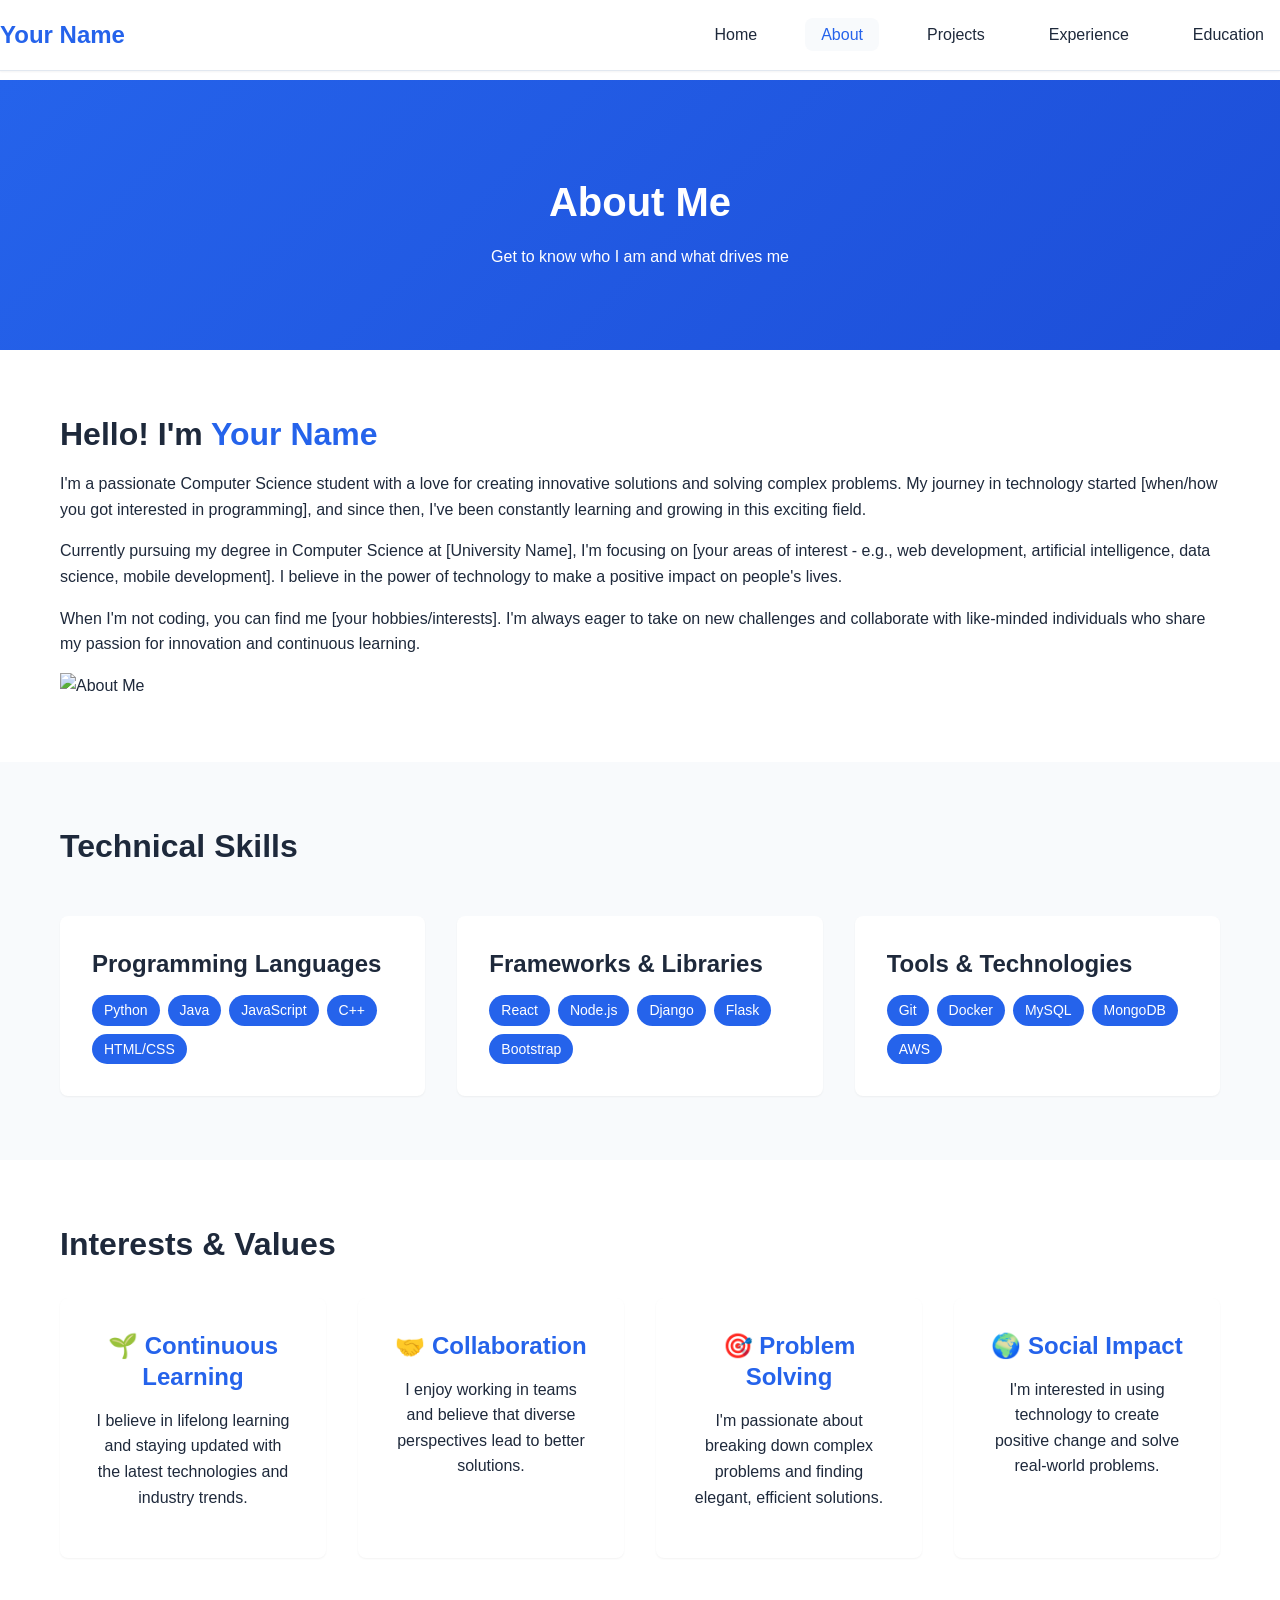
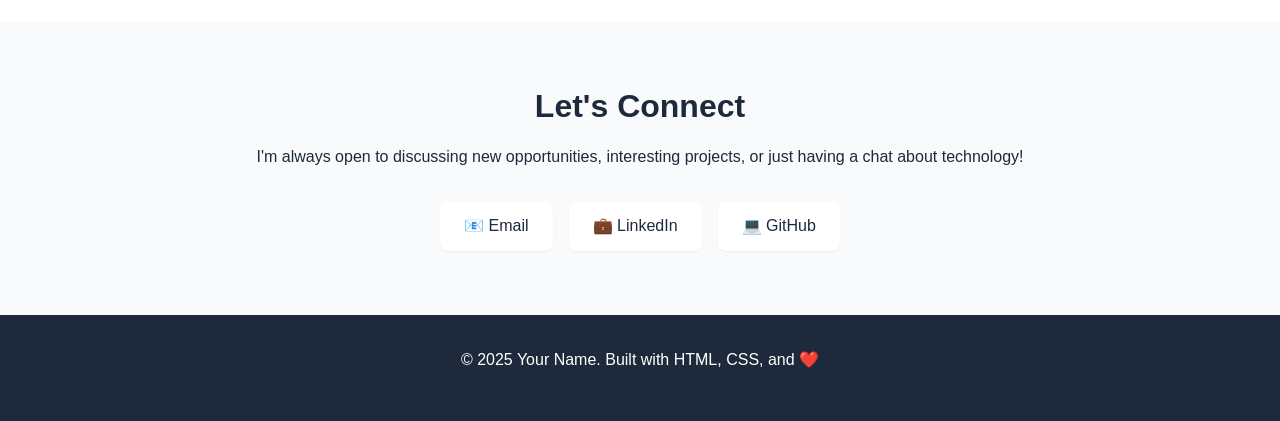
==== about.html @ bdbf02f8 "Initial commit" ====
<!DOCTYPE html>
<html lang="en">
<head>
    <meta charset="UTF-8">
    <meta name="viewport" content="width=device-width, initial-scale=1.0">
    <title>About Me - Your Name</title>
    <link rel="stylesheet" href="style.css">
</head>
<body>
    <header>
        <nav class="navbar">
            <div class="nav-container">
                <div class="nav-logo">
                    <a href="index.html">Your Name</a>
                </div>
                <ul class="nav-menu">
                    <li class="nav-item">
                        <a href="index.html" class="nav-link">Home</a>
                    </li>
                    <li class="nav-item">
                        <a href="about.html" class="nav-link active">About</a>
                    </li>
                    <li class="nav-item">
                        <a href="projects.html" class="nav-link">Projects</a>
                    </li>
                    <li class="nav-item">
                        <a href="experience.html" class="nav-link">Experience</a>
                    </li>
                    <li class="nav-item">
                        <a href="education.html" class="nav-link">Education</a>
                    </li>
                </ul>
                <div class="nav-toggle" id="mobile-menu">
                    <span class="bar"></span>
                    <span class="bar"></span>
                    <span class="bar"></span>
                </div>
            </div>
        </nav>
    </header>

    <main>
        <section class="page-header">
            <div class="container">
                <h1>About Me</h1>
                <p>Get to know who I am and what drives me</p>
            </div>
        </section>

        <section class="about-content">
            <div class="container">
                <div class="about-grid">
                    <div class="about-text">
                        <h2>Hello! I'm <span class="highlight">Your Name</span></h2>
                        <p>
                            I'm a passionate Computer Science student with a love for creating innovative 
                            solutions and solving complex problems. My journey in technology started 
                            [when/how you got interested in programming], and since then, I've been 
                            constantly learning and growing in this exciting field.
                        </p>
                        <p>
                            Currently pursuing my degree in Computer Science at [University Name], 
                            I'm focusing on [your areas of interest - e.g., web development, 
                            artificial intelligence, data science, mobile development]. I believe 
                            in the power of technology to make a positive impact on people's lives.
                        </p>
                        <p>
                            When I'm not coding, you can find me [your hobbies/interests]. I'm always 
                            eager to take on new challenges and collaborate with like-minded individuals 
                            who share my passion for innovation and continuous learning.
                        </p>
                    </div>
                    <div class="about-image">
                        <img src="assets/images/about-placeholder.jpg" alt="About Me" class="about-img">
                    </div>
                </div>
            </div>
        </section>

        <section class="skills">
            <div class="container">
                <h2>Technical Skills</h2>
                <div class="skills-grid">
                    <div class="skill-category">
                        <h3>Programming Languages</h3>
                        <div class="skill-tags">
                            <span class="skill-tag">Python</span>
                            <span class="skill-tag">Java</span>
                            <span class="skill-tag">JavaScript</span>
                            <span class="skill-tag">C++</span>
                            <span class="skill-tag">HTML/CSS</span>
                        </div>
                    </div>
                    <div class="skill-category">
                        <h3>Frameworks & Libraries</h3>
                        <div class="skill-tags">
                            <span class="skill-tag">React</span>
                            <span class="skill-tag">Node.js</span>
                            <span class="skill-tag">Django</span>
                            <span class="skill-tag">Flask</span>
                            <span class="skill-tag">Bootstrap</span>
                        </div>
                    </div>
                    <div class="skill-category">
                        <h3>Tools & Technologies</h3>
                        <div class="skill-tags">
                            <span class="skill-tag">Git</span>
                            <span class="skill-tag">Docker</span>
                            <span class="skill-tag">MySQL</span>
                            <span class="skill-tag">MongoDB</span>
                            <span class="skill-tag">AWS</span>
                        </div>
                    </div>
                </div>
            </div>
        </section>

        <section class="interests">
            <div class="container">
                <h2>Interests & Values</h2>
                <div class="interests-grid">
                    <div class="interest-card">
                        <h3>🌱 Continuous Learning</h3>
                        <p>I believe in lifelong learning and staying updated with the latest technologies and industry trends.</p>
                    </div>
                    <div class="interest-card">
                        <h3>🤝 Collaboration</h3>
                        <p>I enjoy working in teams and believe that diverse perspectives lead to better solutions.</p>
                    </div>
                    <div class="interest-card">
                        <h3>🎯 Problem Solving</h3>
                        <p>I'm passionate about breaking down complex problems and finding elegant, efficient solutions.</p>
                    </div>
                    <div class="interest-card">
                        <h3>🌍 Social Impact</h3>
                        <p>I'm interested in using technology to create positive change and solve real-world problems.</p>
                    </div>
                </div>
            </div>
        </section>

        <section class="contact-cta">
            <div class="container">
                <h2>Let's Connect</h2>
                <p>I'm always open to discussing new opportunities, interesting projects, or just having a chat about technology!</p>
                <div class="contact-links">
                    <a href="mailto:your.email@example.com" class="contact-btn">📧 Email</a>
                    <a href="https://linkedin.com/in/yourprofile" class="contact-btn">💼 LinkedIn</a>
                    <a href="https://github.com/yourusername" class="contact-btn">💻 GitHub</a>
                </div>
            </div>
        </section>
    </main>

    <footer>
        <div class="container">
            <p>&copy; 2025 Your Name. Built with HTML, CSS, and ❤️</p>
        </div>
    </footer>

    <script src="script.js"></script>
</body>
</html>
---- style.css ----
/* CSS Variables for consistent theming */
:root {
    --primary-color: #2563eb;
    --primary-dark: #1d4ed8;
    --secondary-color: #64748b;
    --accent-color: #f59e0b;
    --text-dark: #1e293b;
    --text-light: #64748b;
    --bg-light: #f8fafc;
    --bg-white: #ffffff;
    --border-color: #e2e8f0;
    --shadow-sm: 0 1px 2px 0 rgb(0 0 0 / 0.05);
    --shadow-md: 0 4px 6px -1px rgb(0 0 0 / 0.1);
    --shadow-lg: 0 10px 15px -3px rgb(0 0 0 / 0.1);
    --border-radius: 8px;
    --transition: all 0.3s ease;
}

/* Reset and base styles */
* {
    margin: 0;
    padding: 0;
    box-sizing: border-box;
}

body {
    font-family: 'Inter', -apple-system, BlinkMacSystemFont, 'Segoe UI', Roboto, Oxygen, Ubuntu, Cantarell, sans-serif;
    line-height: 1.6;
    color: var(--text-dark);
    background-color: var(--bg-white);
}

.container {
    max-width: 1200px;
    margin: 0 auto;
    padding: 0 20px;
}

/* Typography */
h1, h2, h3, h4, h5, h6 {
    line-height: 1.3;
    margin-bottom: 0.5em;
}

h1 { font-size: 2.5rem; font-weight: 700; }
h2 { font-size: 2rem; font-weight: 600; }
h3 { font-size: 1.5rem; font-weight: 600; }
h4 { font-size: 1.25rem; font-weight: 500; }

p { margin-bottom: 1rem; }

.highlight {
    color: var(--primary-color);
}

/* Navigation */
.navbar {
    background: var(--bg-white);
    box-shadow: var(--shadow-sm);
    position: fixed;
    top: 0;
    width: 100%;
    z-index: 1000;
    border-bottom: 1px solid var(--border-color);
}

.nav-container {
    display: flex;
    justify-content: space-between;
    align-items: center;
    padding: 1rem 0;
}

.nav-logo a {
    font-size: 1.5rem;
    font-weight: 700;
    color: var(--primary-color);
    text-decoration: none;
}

.nav-menu {
    display: flex;
    list-style: none;
    gap: 2rem;
}

.nav-link {
    text-decoration: none;
    color: var(--text-dark);
    font-weight: 500;
    transition: var(--transition);
    padding: 0.5rem 1rem;
    border-radius: var(--border-radius);
}

.nav-link:hover,
.nav-link.active {
    color: var(--primary-color);
    background-color: var(--bg-light);
}

/* Mobile menu toggle */
.nav-toggle {
    display: none;
    flex-direction: column;
    cursor: pointer;
}

.bar {
    width: 25px;
    height: 3px;
    background: var(--text-dark);
    margin: 3px 0;
    transition: var(--transition);
}

/* Buttons */
.btn {
    display: inline-block;
    padding: 0.75rem 1.5rem;
    border-radius: var(--border-radius);
    text-decoration: none;
    font-weight: 500;
    transition: var(--transition);
    border: none;
    cursor: pointer;
    text-align: center;
}

.btn-primary {
    background: var(--primary-color);
    color: white;
}

.btn-primary:hover {
    background: var(--primary-dark);
    transform: translateY(-2px);
    box-shadow: var(--shadow-md);
}

.btn-secondary {
    background: transparent;
    color: var(--primary-color);
    border: 2px solid var(--primary-color);
}

.btn-secondary:hover {
    background: var(--primary-color);
    color: white;
}

/* Layout spacing */
main {
    margin-top: 80px; /* Account for fixed navbar */
}

section {
    padding: 4rem 0;
}

.page-header {
    background: linear-gradient(135deg, var(--primary-color), var(--primary-dark));
    color: white;
    text-align: center;
    padding: 6rem 0 4rem;
}

.page-header h1 {
    margin-bottom: 1rem;
}

/* Hero Section */
.hero {
    background: linear-gradient(135deg, var(--bg-light), var(--bg-white));
    padding: 6rem 0;
}

.hero .container {
    display: grid;
    grid-template-columns: 2fr 1fr;
    gap: 4rem;
    align-items: center;
}

.hero-content h1 {
    margin-bottom: 1rem;
}

.hero-subtitle {
    font-size: 1.25rem;
    color: var(--primary-color);
    font-weight: 500;
    margin-bottom: 1rem;
}

.hero-description {
    font-size: 1.1rem;
    color: var(--text-light);
    margin-bottom: 2rem;
}

.hero-buttons {
    display: flex;
    gap: 1rem;
    flex-wrap: wrap;
}

.profile-img {
    width: 100%;
    max-width: 300px;
    border-radius: 50%;
    box-shadow: var(--shadow-lg);
}

/* Quick Overview */
.quick-overview {
    background: var(--bg-light);
}

.overview-grid {
    display: grid;
    grid-template-columns: repeat(auto-fit, minmax(300px, 1fr));
    gap: 2rem;
    margin-top: 3rem;
}

.overview-card {
    background: var(--bg-white);
    padding: 2rem;
    border-radius: var(--border-radius);
    box-shadow: var(--shadow-sm);
    transition: var(--transition);
    text-align: center;
}

.overview-card:hover {
    transform: translateY(-5px);
    box-shadow: var(--shadow-md);
}

.card-link {
    color: var(--primary-color);
    text-decoration: none;
    font-weight: 500;
    margin-top: 1rem;
    display: inline-block;
}

/* Skills Section */
.skills {
    background: var(--bg-light);
}

.skills-grid {
    display: grid;
    grid-template-columns: repeat(auto-fit, minmax(300px, 1fr));
    gap: 2rem;
    margin-top: 3rem;
}

.skill-category {
    background: var(--bg-white);
    padding: 2rem;
    border-radius: var(--border-radius);
    box-shadow: var(--shadow-sm);
}

.skill-tags {
    display: flex;
    flex-wrap: wrap;
    gap: 0.5rem;
    margin-top: 1rem;
}

.skill-tag, .tech-tag {
    background: var(--primary-color);
    color: white;
    padding: 0.25rem 0.75rem;
    border-radius: 20px;
    font-size: 0.875rem;
    font-weight: 500;
}

/* Projects */
.projects-grid {
    display: grid;
    grid-template-columns: repeat(auto-fit, minmax(350px, 1fr));
    gap: 2rem;
    margin-top: 3rem;
}

.project-card {
    background: var(--bg-white);
    border-radius: var(--border-radius);
    overflow: hidden;
    box-shadow: var(--shadow-sm);
    transition: var(--transition);
}

.project-card:hover {
    transform: translateY(-5px);
    box-shadow: var(--shadow-lg);
}

.project-card.featured {
    grid-column: span 2;
    display: grid;
    grid-template-columns: 1fr 1fr;
}

.project-image img {
    width: 100%;
    height: 200px;
    object-fit: cover;
}

.project-content {
    padding: 1.5rem;
}

.project-header {
    display: flex;
    justify-content: space-between;
    align-items: flex-start;
    margin-bottom: 1rem;
}

.project-type {
    background: var(--accent-color);
    color: white;
    padding: 0.25rem 0.75rem;
    border-radius: 20px;
    font-size: 0.75rem;
    font-weight: 500;
}

.project-description {
    color: var(--text-light);
    margin-bottom: 1rem;
}

.project-tech {
    display: flex;
    flex-wrap: wrap;
    gap: 0.5rem;
    margin: 1rem 0;
}

.project-links {
    display: flex;
    gap: 1rem;
}

.project-btn {
    color: var(--primary-color);
    text-decoration: none;
    font-weight: 500;
    font-size: 0.875rem;
}

/* Experience Timeline */
.experience-timeline {
    position: relative;
    margin-top: 3rem;
}

.experience-timeline::before {
    content: '';
    position: absolute;
    left: 2rem;
    top: 0;
    bottom: 0;
    width: 2px;
    background: var(--border-color);
}

.experience-item {
    position: relative;
    margin-bottom: 3rem;
    padding-left: 5rem;
}

.experience-item::before {
    content: '';
    position: absolute;
    left: 1.5rem;
    top: 1rem;
    width: 1rem;
    height: 1rem;
    background: var(--primary-color);
    border-radius: 50%;
    border: 3px solid var(--bg-white);
    box-shadow: var(--shadow-sm);
}

.experience-date {
    position: absolute;
    left: -8rem;
    top: 1rem;
    background: var(--primary-color);
    color: white;
    padding: 0.5rem 1rem;
    border-radius: var(--border-radius);
    font-size: 0.875rem;
    font-weight: 500;
    white-space: nowrap;
}

.experience-content {
    background: var(--bg-white);
    padding: 2rem;
    border-radius: var(--border-radius);
    box-shadow: var(--shadow-sm);
    display: grid;
    grid-template-columns: auto 1fr;
    gap: 1.5rem;
}

.company-logo img {
    width: 60px;
    height: 60px;
    border-radius: var(--border-radius);
    object-fit: cover;
}

.experience-details h3 {
    color: var(--primary-color);
    margin-bottom: 0.5rem;
}

.experience-details h4 {
    margin-bottom: 0.25rem;
}

.location {
    color: var(--text-light);
    font-size: 0.875rem;
    margin-bottom: 1rem;
}

.achievements {
    margin: 1rem 0;
}

.achievements li {
    margin-bottom: 0.5rem;
    color: var(--text-light);
}

.experience-tech {
    display: flex;
    flex-wrap: wrap;
    gap: 0.5rem;
    margin-top: 1rem;
}

/* Education */
.education-item {
    background: var(--bg-white);
    border-radius: var(--border-radius);
    box-shadow: var(--shadow-sm);
    overflow: hidden;
    margin-bottom: 3rem;
}

.education-item.primary {
    display: grid;
    grid-template-columns: auto 1fr;
}

.education-image img {
    width: 200px;
    height: 200px;
    object-fit: cover;
}

.education-content {
    padding: 2rem;
}

.education-header {
    display: flex;
    justify-content: space-between;
    align-items: flex-start;
    margin-bottom: 1rem;
}

.education-status {
    background: var(--accent-color);
    color: white;
    padding: 0.25rem 0.75rem;
    border-radius: 20px;
    font-size: 0.75rem;
    font-weight: 500;
}

.education-period,
.education-location {
    color: var(--text-light);
    margin-bottom: 0.5rem;
}

.coursework-grid {
    display: grid;
    grid-template-columns: repeat(auto-fit, minmax(250px, 1fr));
    gap: 1.5rem;
    margin-top: 1rem;
}

.course-category h5 {
    color: var(--primary-color);
    margin-bottom: 0.5rem;
}

.course-category ul {
    list-style-position: inside;
}

.course-category li {
    color: var(--text-light);
    margin-bottom: 0.25rem;
}

/* Certifications */
.additional-education {
    margin-top: 4rem;
}

.certification-grid {
    display: grid;
    grid-template-columns: repeat(auto-fit, minmax(300px, 1fr));
    gap: 2rem;
    margin-top: 2rem;
}

.certification-card {
    background: var(--bg-white);
    padding: 1.5rem;
    border-radius: var(--border-radius);
    box-shadow: var(--shadow-sm);
    border-left: 4px solid var(--primary-color);
}

.cert-header {
    display: flex;
    justify-content: space-between;
    align-items: flex-start;
    margin-bottom: 0.5rem;
}

.cert-date {
    background: var(--bg-light);
    padding: 0.25rem 0.75rem;
    border-radius: 20px;
    font-size: 0.75rem;
    font-weight: 500;
    color: var(--text-light);
}

.cert-issuer {
    color: var(--primary-color);
    font-weight: 500;
    margin-bottom: 0.5rem;
}

.cert-description {
    color: var(--text-light);
    font-size: 0.875rem;
    margin-bottom: 1rem;
}

.cert-link {
    color: var(--primary-color);
    text-decoration: none;
    font-weight: 500;
    font-size: 0.875rem;
}

/* Contact CTA */
.contact-cta {
    background: var(--bg-light);
    text-align: center;
}

.contact-links {
    display: flex;
    justify-content: center;
    gap: 1rem;
    flex-wrap: wrap;
    margin-top: 2rem;
}

.contact-btn {
    background: var(--bg-white);
    color: var(--text-dark);
    padding: 0.75rem 1.5rem;
    border-radius: var(--border-radius);
    text-decoration: none;
    font-weight: 500;
    box-shadow: var(--shadow-sm);
    transition: var(--transition);
}

.contact-btn:hover {
    transform: translateY(-2px);
    box-shadow: var(--shadow-md);
    color: var(--primary-color);
}

/* Footer */
footer {
    background: var(--text-dark);
    color: white;
    text-align: center;
    padding: 2rem 0;
}

/* Stats and Achievements */
.project-stats,
.achievements {
    background: var(--bg-light);
}

.stats-grid,
.achievements-grid {
    display: grid;
    grid-template-columns: repeat(auto-fit, minmax(200px, 1fr));
    gap: 2rem;
    margin-top: 2rem;
}

.stat-card,
.achievement-card {
    background: var(--bg-white);
    padding: 2rem;
    border-radius: var(--border-radius);
    text-align: center;
    box-shadow: var(--shadow-sm);
}

.stat-card h3 {
    font-size: 2.5rem;
    color: var(--primary-color);
    margin-bottom: 0.5rem;
}

.achievement-card h3 {
    color: var(--primary-color);
    margin-bottom: 1rem;
}

/* Interests */
.interests-grid {
    display: grid;
    grid-template-columns: repeat(auto-fit, minmax(250px, 1fr));
    gap: 2rem;
    margin-top: 2rem;
}

.interest-card {
    background: var(--bg-white);
    padding: 2rem;
    border-radius: var(--border-radius);
    box-shadow: var(--shadow-sm);
    text-align: center;
}

.interest-card h3 {
    color: var(--primary-color);
    margin-bottom: 1rem;
}

/* Responsive Design */
@media (max-width: 768px) {
    .nav-menu {
        position: fixed;
        left: -100%;
        top: 70px;
        flex-direction: column;
        background-color: var(--bg-white);
        width: 100%;
        text-align: center;
        transition: 0.3s;
        box-shadow: var(--shadow-md);
        padding: 2rem 0;
    }

    .nav-menu.active {
        left: 0;
    }

    .nav-toggle {
        display: flex;
    }

    .hero .container {
        grid-template-columns: 1fr;
        text-align: center;
        gap: 2rem;
    }

    .hero-buttons {
        justify-content: center;
    }

    .project-card.featured {
        grid-column: span 1;
        display: block;
    }

    .experience-timeline::before {
        left: 1rem;
    }

    .experience-item {
        padding-left: 3rem;
    }

    .experience-item::before {
        left: 0.5rem;
    }

    .experience-date {
        position: relative;
        left: 0;
        top: 0;
        margin-bottom: 1rem;
        display: inline-block;
    }

    .experience-content {
        grid-template-columns: 1fr;
        gap: 1rem;
    }

    .education-item.primary {
        grid-template-columns: 1fr;
    }

    .education-image {
        text-align: center;
    }

    .education-image img {
        width: 150px;
        height: 150px;
    }

    h1 { font-size: 2rem; }
    h2 { font-size: 1.5rem; }
    h3 { font-size: 1.25rem; }

    section {
        padding: 2rem 0;
    }

    .page-header {
        padding: 4rem 0 2rem;
    }

    .hero {
        padding: 4rem 0;
    }
}

@media (max-width: 480px) {
    .container {
        padding: 0 15px;
    }

    .hero-buttons {
        flex-direction: column;
        align-items: center;
    }

    .contact-links {
        flex-direction: column;
        align-items: center;
    }

    .overview-grid,
    .projects-grid,
    .certification-grid {
        grid-template-columns: 1fr;
    }
}

/* Accessibility */
@media (prefers-reduced-motion: reduce) {
    * {
        animation-duration: 0.01ms !important;
        animation-iteration-count: 1 !important;
        transition-duration: 0.01ms !important;
    }
}

/* Focus states for keyboard navigation */
a:focus,
button:focus,
.nav-toggle:focus {
    outline: 2px solid var(--primary-color);
    outline-offset: 2px;
}

/* High contrast mode support */
@media (prefers-contrast: high) {
    :root {
        --border-color: #000000;
        --shadow-sm: 0 1px 2px 0 rgb(0 0 0 / 0.2);
        --shadow-md: 0 4px 6px -1px rgb(0 0 0 / 0.3);
        --shadow-lg: 0 10px 15px -3px rgb(0 0 0 / 0.4);
    }
}

/* Print styles */
@media print {
    .navbar,
    .nav-toggle,
    .contact-cta,
    footer {
        display: none;
    }

    main {
        margin-top: 0;
    }

    .page-header {
        background: none;
        color: var(--text-dark);
    }

    .project-card,
    .experience-item,
    .certification-card {
        break-inside: avoid;
        margin-bottom: 1rem;
    }
}
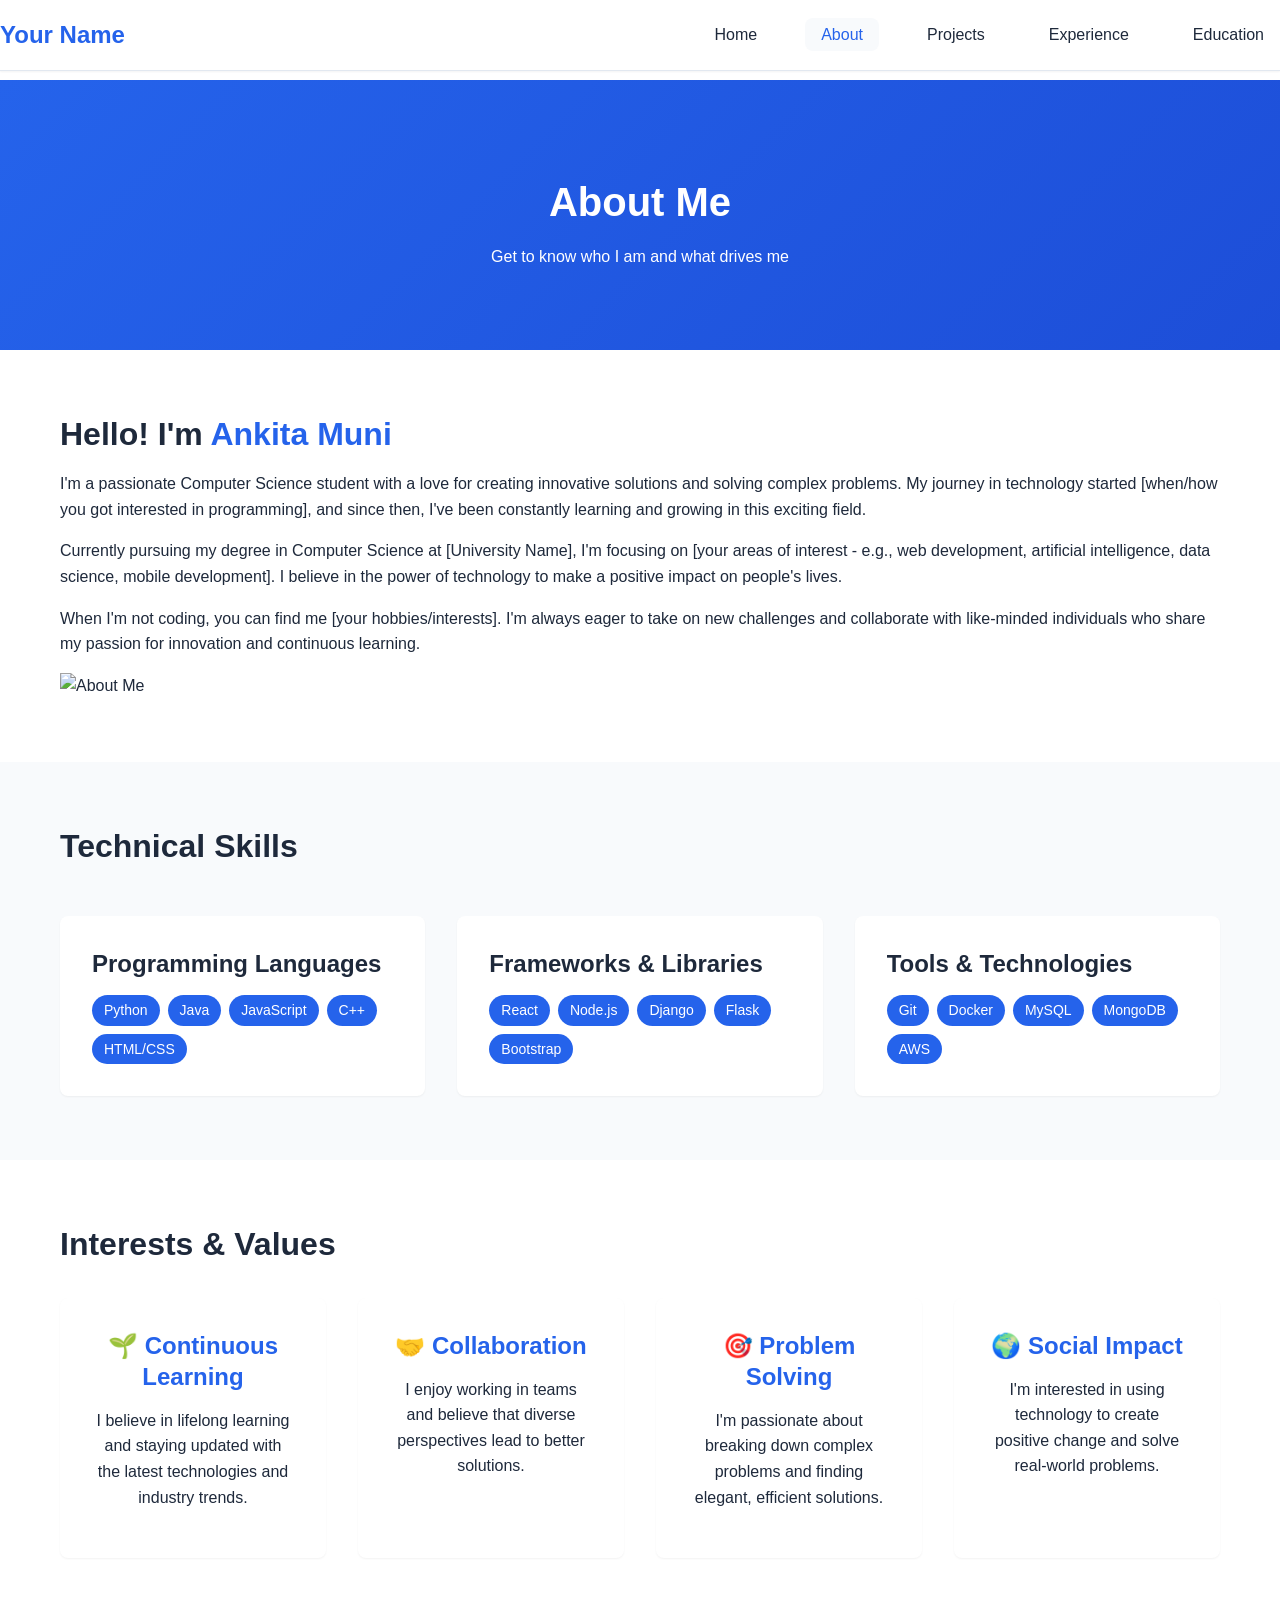
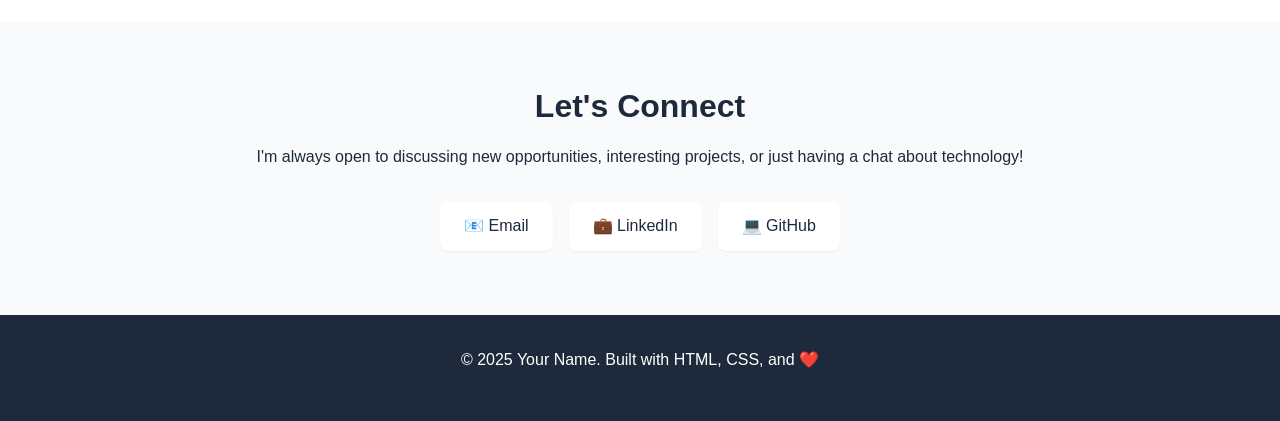
==== commit c12c580d: "second" ====
--- a/about.html
+++ b/about.html
@@ -3,7 +3,7 @@
 <head>
     <meta charset="UTF-8">
     <meta name="viewport" content="width=device-width, initial-scale=1.0">
-    <title>About Me - Your Name</title>
+    <title>About Me - Ankita Muni</title>
     <link rel="stylesheet" href="style.css">
 </head>
 <body>
@@ -51,7 +51,7 @@
             <div class="container">
                 <div class="about-grid">
                     <div class="about-text">
-                        <h2>Hello! I'm <span class="highlight">Your Name</span></h2>
+                        <h2>Hello! I'm <span class="highlight">Ankita Muni</span></h2>
                         <p>
                             I'm a passionate Computer Science student with a love for creating innovative 
                             solutions and solving complex problems. My journey in technology started 
